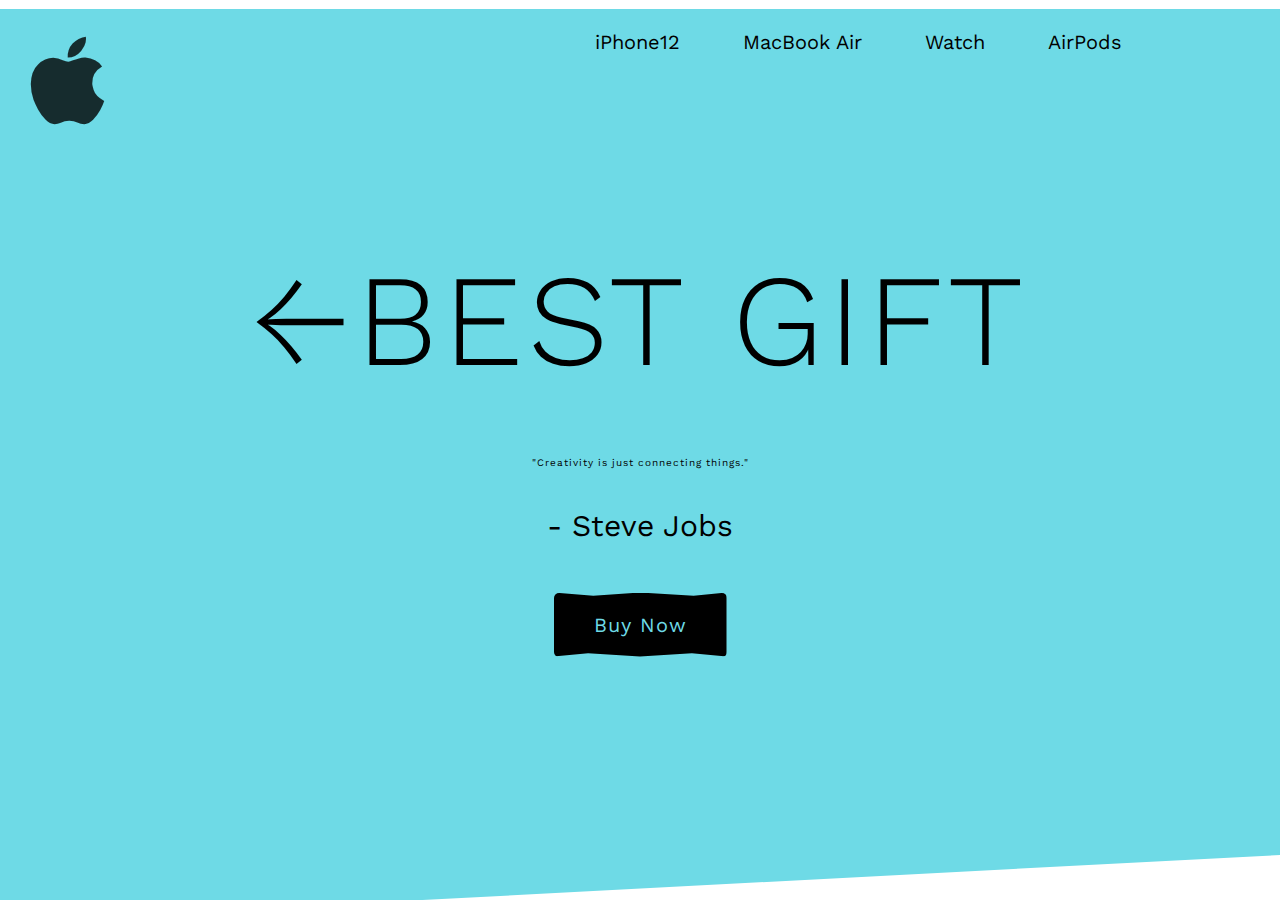
==== AppleEcommerce/index.html @ efeec49b "working on apple e commerce page" ====
<!DOCTYPE html>
<html lang="en">
  <head>
    <meta charset="UTF-8" />
    <meta http-equiv="X-UA-Compatible" content="IE=edge" />
    <meta name="viewport" content="width=device-width, initial-scale=1.0" />
    <title>Apple eCommerce</title>
    <link rel="stylesheet" href="style.css" />
    <link
      rel="stylesheet"
      href="https://cdnjs.cloudflare.com/ajax/libs/font-awesome/6.1.1/css/all.min.css"
    />
  </head>
  <body>
    <div class="container">
      <!-- section 1 -->
      <section class="section-1">
        <!-- logo -->
        <a href="#" class="logo">
          <i class="fab fa-apple"></i>
        </a>
        <!-- end of logo -->

        <!-- navbar -->
        <nav class="navbar">
          <a href="#" class="navbar-link">iPhone12</a>
          <a href="#" class="navbar-link">MacBook Air</a>
          <a href="#" class="navbar-link">Watch</a>
          <a href="#" class="navbar-link">AirPods</a>
        </nav>
        <!-- end of navbar -->

        <!-- banner -->
        <div class="section-1-banner center">
          <h1>&#8592;Best Gift</h1>
          <p>"Creativity is just connecting things."</p>
          <span>- Steve Jobs</span>
          <button type="button">Buy Now</button>
        </div>
        <!-- end of banner -->
      </section>
      <!-- end of section 1 -->
    </div>

    <script src="script.js"></script>
  </body>
</html>
---- AppleEcommerce/style.css ----
@import url("https://fonts.googleapis.com/css2?family=Nunito:wght@200&family=Work+Sans:wght@100;200;300;400;500;600;700;800;900&display=swap");

/* common styles */
* {
  margin: 0;
  padding: 0;
  box-sizing: border-box;
  list-style-type: none;
  outline: none;
  text-decoration: none;
  font-family: "Work Sans", sans-serif;
}

html {
  font-size: 62.5%;
}

:root {
  --primary-color: #6edae6;
  --white-color: #fff;
  --black-color: #000;
}

.center {
  display: flex;
  justify-content: center;
  align-items: center;
}

/* section 1 */
.section-1 {
  width: 100%;
  height: 100vh;
  background-color: var(--primary-color);
  display: flex;
  align-items: center;
  justify-content: space-evenly;
  clip-path: polygon(0 1%, 100% 1%, 100% 95%, 33% 100%, 0 100%, 0% 50%);
  position: relative;
}

/* logo */
.logo {
  position: absolute;
  top: 3rem;
  left: 3rem;
}

.logo i {
  font-size: 10rem;
  color: rgba(0, 0, 0, 0.8);
}
/* end logo */

/* navbar */
.navbar {
  position: absolute;
  top: 3rem;
  right: 10%;
}

.navbar-link {
  font-size: 2rem;
  display: inline-block;
  margin: 0 3rem;
  color: var(--black-color);
  transition: transform 0.5s;
}

.navbar-link:hover {
  transform: scale(1.5);
}
/* end of navbar */

/* banner */
.section-1-banner {
  flex-direction: column;
}

.section-1-banner h1 {
  font-size: 13rem;
  font-weight: 300;
  text-transform: uppercase;
  letter-spacing: 0.5rem;
}

.section-1-banner p {
  font-style: 4rem;
  font-weight: 400;
  letter-spacing: 0.1rem;
  margin: 6rem 0 4rem 0;
}

.section-1-banner span {
  font-size: 3rem;
  margin-bottom: 5rem;
}

.section-1-banner button {
  padding: 2rem 4rem;
  font-size: 2rem;
  background-color: var(--black-color);
  color: var(--primary-color);
  font-weight: 400;
  letter-spacing: 0.1rem;
  border: none;
  border-radius: 0.5rem;
  cursor: pointer;
  clip-path: polygon(
    50% 0%,
    81% 5%,
    100% 0,
    100% 100%,
    80% 95%,
    50% 100%,
    20% 95%,
    0 100%,
    0 0,
    23% 5%
  );
  transition: clip-path 0.5s;
}

.section-1-banner button:hover {
  clip-path: polygon(
    40% 15%,
    77% 15%,
    100% 10%,
    100% 90%,
    75% 85%,
    40% 85%,
    30% 100%,
    0 50%,
    0 50%,
    30% 0
  );
}
/* end of banner */

/* end of section 1 */
/* end of common styles */
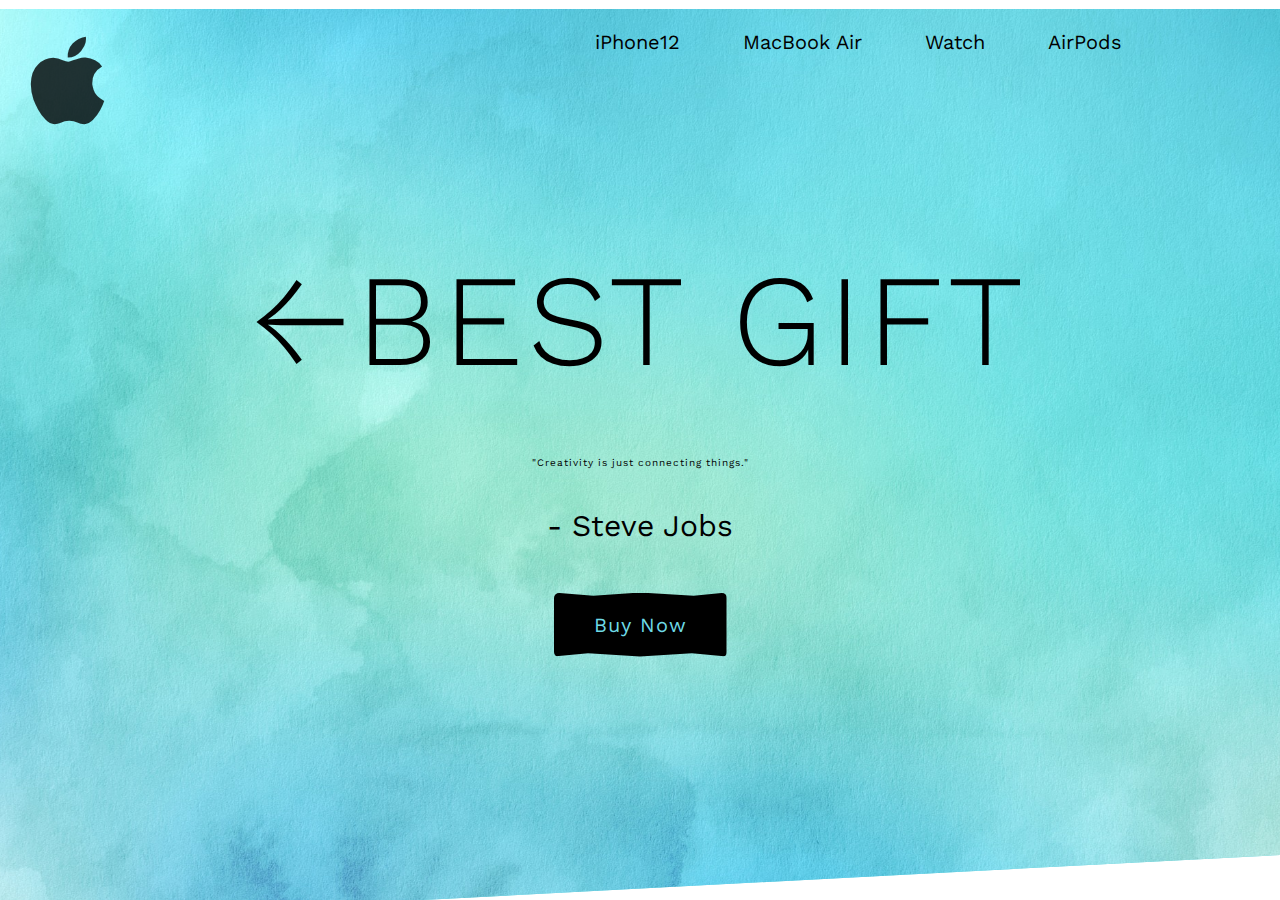
==== commit 57f730a4: "slide show of apple site" ====
--- a/AppleEcommerce/index.html
+++ b/AppleEcommerce/index.html
@@ -38,6 +38,10 @@
           <button type="button">Buy Now</button>
         </div>
         <!-- end of banner -->
+
+        <!-- slideshow  -->
+        <div class="slideshow"></div>
+        <!-- end of slideshow  -->
       </section>
       <!-- end of section 1 -->
     </div>
--- a/AppleEcommerce/style.css
+++ b/AppleEcommerce/style.css
@@ -26,6 +26,7 @@
   justify-content: center;
   align-items: center;
 }
+/* end of comment styles */
 
 /* section 1 */
 .section-1 {
@@ -137,5 +138,30 @@
 }
 /* end of banner */
 
+/* slideshow */
+.slideshow {
+  width: 100%;
+  height: 100%;
+  position: absolute;
+  top: 0;
+  left: 0;
+  z-index: -1;
+}
+
+.slideshow div {
+  width: 100%;
+  height: 100%;
+  position: absolute;
+  background-size: cover;
+  background-position: center;
+  background-repeat: no-repeat;
+  opacity: 0;
+  transition: opacity 5s;
+}
+
+.slideshow div.change {
+  opacity: 1;
+}
+/* end of slideshow */
+
 /* end of section 1 */
-/* end of common styles */
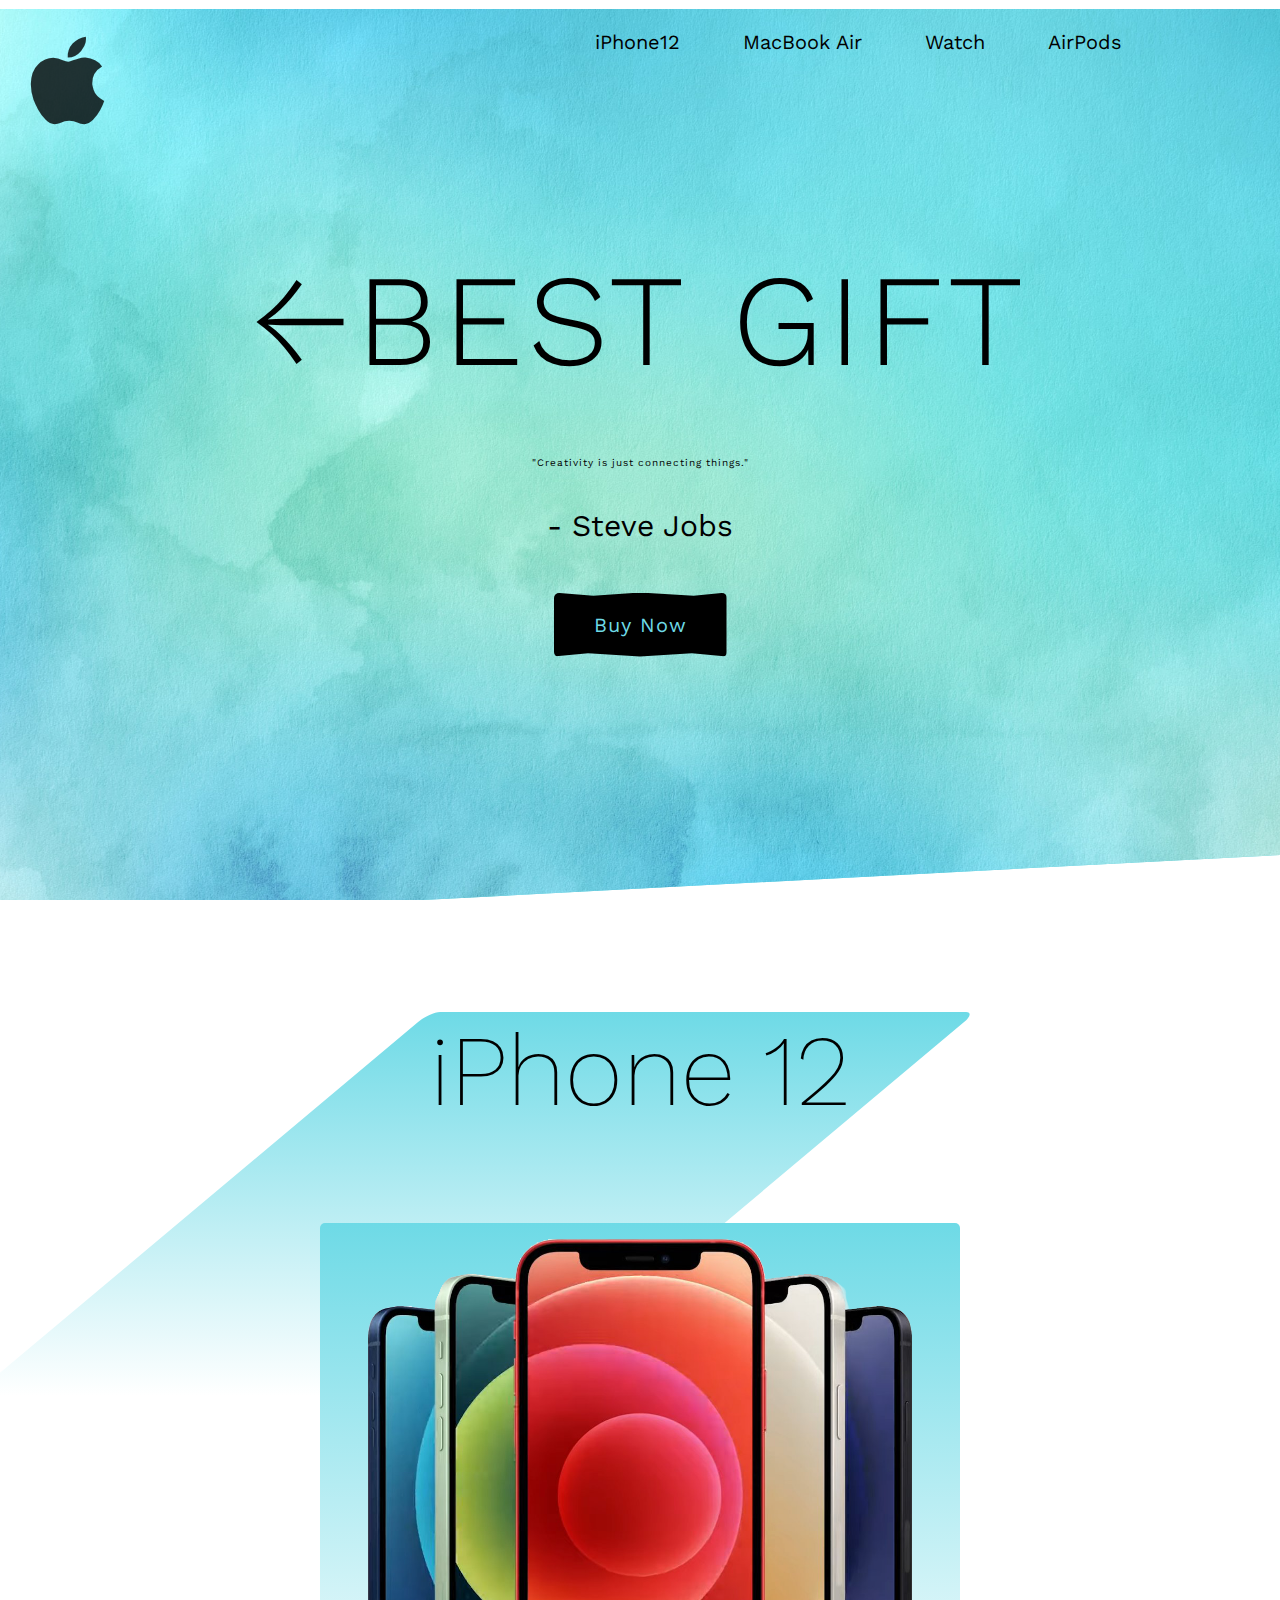
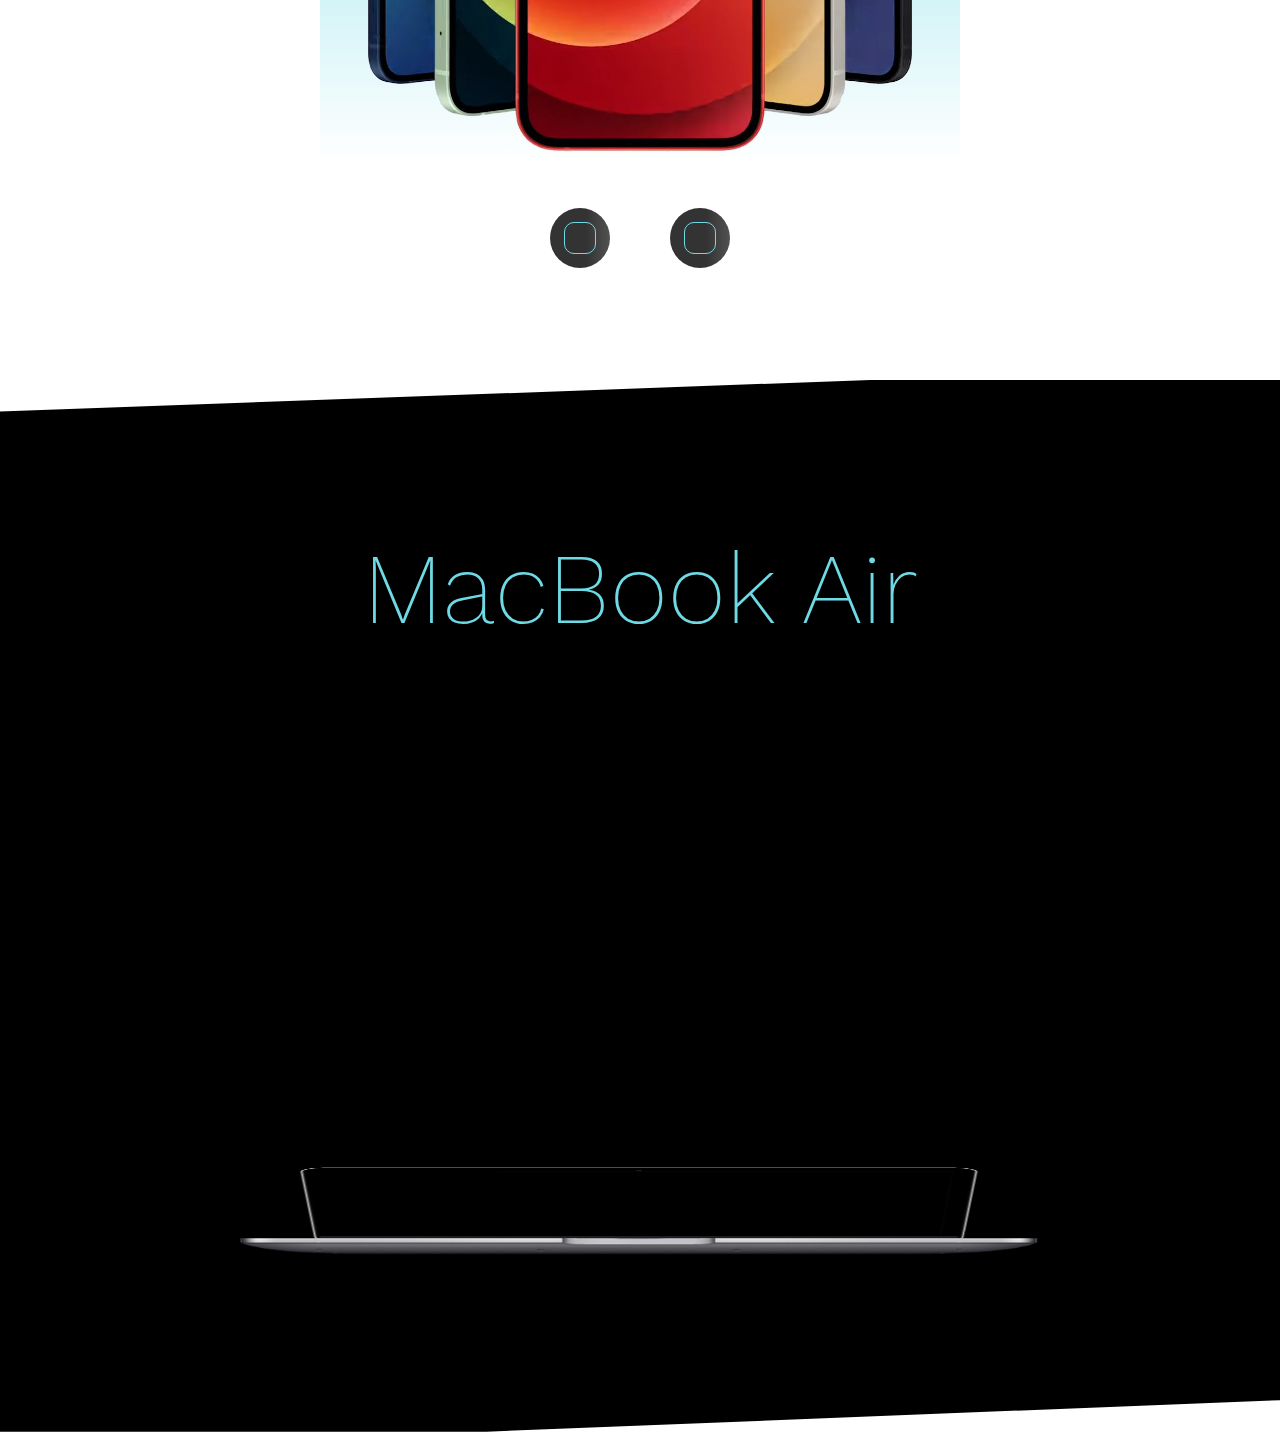
==== commit 48da2c81: "completed section 2 and section 3" ====
--- a/AppleEcommerce/index.html
+++ b/AppleEcommerce/index.html
@@ -44,6 +44,65 @@
         <!-- end of slideshow  -->
       </section>
       <!-- end of section 1 -->
+
+      <!-- Section 2 -->
+      <section class="section-2" id="section-2">
+        <!-- Section 2 Heading -->
+        <h1 class="section-2-heading">iPhone 12</h1>
+        <!-- End of Section 2 Heading -->
+
+        <!-- Section 2 Images -->
+        <div class="iphones">
+          <img src="images/iPhones/iphones-1-img.png" class="iphone-img-1" />
+          <img src="images/iPhones/iphones-2-img.png" class="iphone-img-2" />
+        </div>
+        <!-- End of Section 2 Images -->
+
+        <!-- Section 2 Buttons -->
+        <div class="iphone-btns">
+          <a href="#" class="iphone-btn center"><span>Learn More</span></a>
+          <a href="#" class="iphone-btn center"><span>Shop</span></a>
+        </div>
+        <!-- End of Section 2 Buttons -->
+      </section>
+      <!-- End of Section 2 -->
+
+      <!-- Section 3 -->
+      <section class="section-3 center" id="section-3">
+        <!-- Section 3 Heading -->
+        <h1 class="section-3-heading">MacBook Air</h1>
+        <!-- End of Section 3 Heading -->
+
+        <!-- Section 3 Content -->
+        <div class="section-3-content center">
+          <!-- Section 3 Images -->
+          <img src="images/MacBook/macbook-screen.png" class="macbook-img-1" />
+          <img
+            src="images/MacBook/macbook-keyboard.png"
+            class="macbook-img-2"
+          />
+          <!-- End of Section 3 Images -->
+
+          <!-- Section 3 Loading -->
+          <div class="loading-wrapper">
+            <div class="loading center">
+              <i class="fab fa-apple"></i>
+              <div class="progress-bar"></div>
+            </div>
+          </div>
+          <!-- End of Section 3 Loading -->
+
+          <!-- Section 3 Info -->
+          <div class="macbook-info">
+            <h2 class="macbook-info-heading">Light. Speed.</h2>
+            <p class="macbook-price">Starting at $999</p>
+            <button class="macbook-btn">Buy Now</button>
+          </div>
+          <!-- End of Section 3 Info -->
+        </div>
+        <!-- End of Section 3 Content -->
+      </section>
+      <!-- End of Section 3 -->
     </div>
 
     <script src="script.js"></script>
--- a/AppleEcommerce/style.css
+++ b/AppleEcommerce/style.css
@@ -165,3 +165,263 @@
 /* end of slideshow */
 
 /* end of section 1 */
+
+/* Section 2 */
+.section-2 {
+  width: 100%;
+  height: 120vh;
+  padding: 10vh 0;
+  display: flex;
+  flex-direction: column;
+  align-items: center;
+  justify-content: space-around;
+}
+
+/* Section 2 Heading */
+.section-2-heading {
+  font-size: 10rem;
+  font-weight: 200;
+  color: var(--black-color);
+  position: relative;
+  margin-bottom: 5rem;
+}
+
+.section-2-heading::before {
+  content: "";
+  width: 130%;
+  height: 30vw;
+  background-image: linear-gradient(var(--primary-color), var(--white-color));
+  position: absolute;
+  top: 0;
+  left: 0;
+  transform: skewX(-50deg);
+  transform-origin: left top;
+  z-index: -1;
+  border-radius: 1rem;
+}
+/* End of Section 2 Heading */
+
+/* Section 2 Images */
+.iphones {
+  height: 60vh;
+  width: 50vw;
+  background-image: linear-gradient(var(--primary-color), var(--white-color));
+  border-radius: 0.5rem;
+}
+
+.iphones img {
+  width: inherit;
+  height: inherit;
+  object-fit: contain;
+  position: absolute;
+  transition: opacity 3s;
+}
+
+.iphone-img-2 {
+  opacity: 0;
+}
+
+.iphones:hover .iphone-img-1 {
+  opacity: 0;
+}
+
+.iphones:hover .iphone-img-2 {
+  opacity: 1;
+}
+/* End of Section 2 Images */
+
+/* Section 2 Buttons */
+.iphone-btns {
+  display: flex;
+}
+
+.iphone-btn {
+  width: 6rem;
+  height: 6rem;
+  background-image: linear-gradient(
+    to right,
+    rgb(51, 51, 51) 60%,
+    rgb(82, 82, 82)
+  );
+  margin: 0 3rem;
+  border-radius: 50%;
+  position: relative;
+}
+
+.iphone-btn::after {
+  content: "";
+  width: 50%;
+  height: 50%;
+  display: block;
+  border: 0.1rem solid #6edae6;
+  border-radius: 1rem;
+}
+
+.iphone-btn span {
+  position: absolute;
+  top: -3rem;
+  font-size: 1.6rem;
+  font-weight: 400;
+  text-transform: uppercase;
+  letter-spacing: 0.1rem;
+  color: var(--primary-color);
+  width: max-content;
+  transform: scale(0);
+  transition: transform 0.5s;
+}
+
+.iphone-btn:hover span {
+  transform: scale(1);
+}
+/* End of Section 2 Buttons */
+/* End of Section 2 */
+
+/* Section 3 */
+.section-3 {
+  width: 100%;
+  height: 100%;
+  background-color: var(--black-color);
+  flex-direction: column;
+  padding: 15rem 0;
+  clip-path: polygon(68% 0, 100% 0, 100% 97%, 38% 100%, 0 100%, 0 3%);
+}
+
+/* Section 3 Heading */
+.section-3-heading {
+  font-size: 10rem;
+  font-weight: 200;
+  color: var(--primary-color);
+  margin-bottom: 15rem;
+}
+/* End of Section 3 Heading */
+
+/* Section 3 Content */
+.section-3-content {
+  width: 80%;
+  flex-direction: column;
+  perspective: 1000rem;
+  position: relative;
+}
+
+/* Section 3 Images */
+.section-3-content img {
+  width: inherit;
+}
+
+.macbook-img-1 {
+  transform: rotateX(-80deg);
+  transform-origin: bottom;
+}
+
+.change .macbook-img-1 {
+  transform: rotateX(0);
+  transition: transform 3s;
+}
+/* End of Section 3 Images */
+
+/* Section 3 Loading */
+.loading-wrapper {
+  position: absolute;
+  top: 6%;
+  width: 60%;
+  height: 85%;
+  background: linear-gradient(
+      rgba(255, 255, 255, 0.6),
+      rgba(255, 255, 255, 0.6)
+    ),
+    url(images/MacBook/macbook-1-desktop.png) center no-repeat;
+  z-index: -1;
+  opacity: 0;
+}
+
+.change .loading-wrapper {
+  opacity: 1;
+  transition: opacity 1s 2s;
+}
+
+.loading {
+  width: 100%;
+  height: 100%;
+  position: absolute;
+  top: 0;
+  left: 0;
+  background-color: var(--black-color);
+  flex-direction: column;
+}
+
+.change .loading {
+  opacity: 0;
+  transition: 1s 5s;
+}
+
+.loading i {
+  font-size: 10rem;
+  color: var(--white-color);
+  margin-bottom: 2rem;
+}
+
+.progress-bar {
+  width: 22rem;
+  height: 0.3rem;
+  background-color: #888;
+  border-radius: 5rem;
+  position: relative;
+}
+
+.progress-bar::after {
+  content: "";
+  position: absolute;
+  top: 0;
+  left: 0;
+  width: 0;
+  height: 100%;
+  background-color: var(--white-color);
+}
+
+.change .progress-bar::after {
+  width: 100%;
+  transition: width 1s 3s;
+}
+/* End of Section 3 Loading */
+
+/* Section 3 Info */
+.macbook-info {
+  position: absolute;
+  width: 70rem;
+  text-align: center;
+  opacity: 0;
+}
+
+.change .macbook-info {
+  opacity: 1;
+  transition: opacity 1s 6s;
+}
+
+.macbook-info-heading {
+  font-size: 6rem;
+  font-weight: 400;
+  color: var(--primary-color);
+}
+
+.macbook-price {
+  font-size: 2.5rem;
+  font-weight: 200;
+  margin: 3rem 0;
+}
+
+.macbook-btn {
+  width: 25rem;
+  height: 5rem;
+  background-image: linear-gradient(#ddd, #fff);
+  border: none;
+  border-radius: 0.5rem;
+  box-shadow: 0.1rem 0.1rem 0.1rem #fff, -0.1rem -0.1rem 0.1rem #fff;
+  font-size: 1.5rem;
+  font-weight: 500;
+  letter-spacing: 0.2rem;
+  color: var(--primary-color);
+  cursor: pointer;
+}
+/* End of Section 3 Info */
+/* End of Section 3 Content */
+/*End of Section 3 */
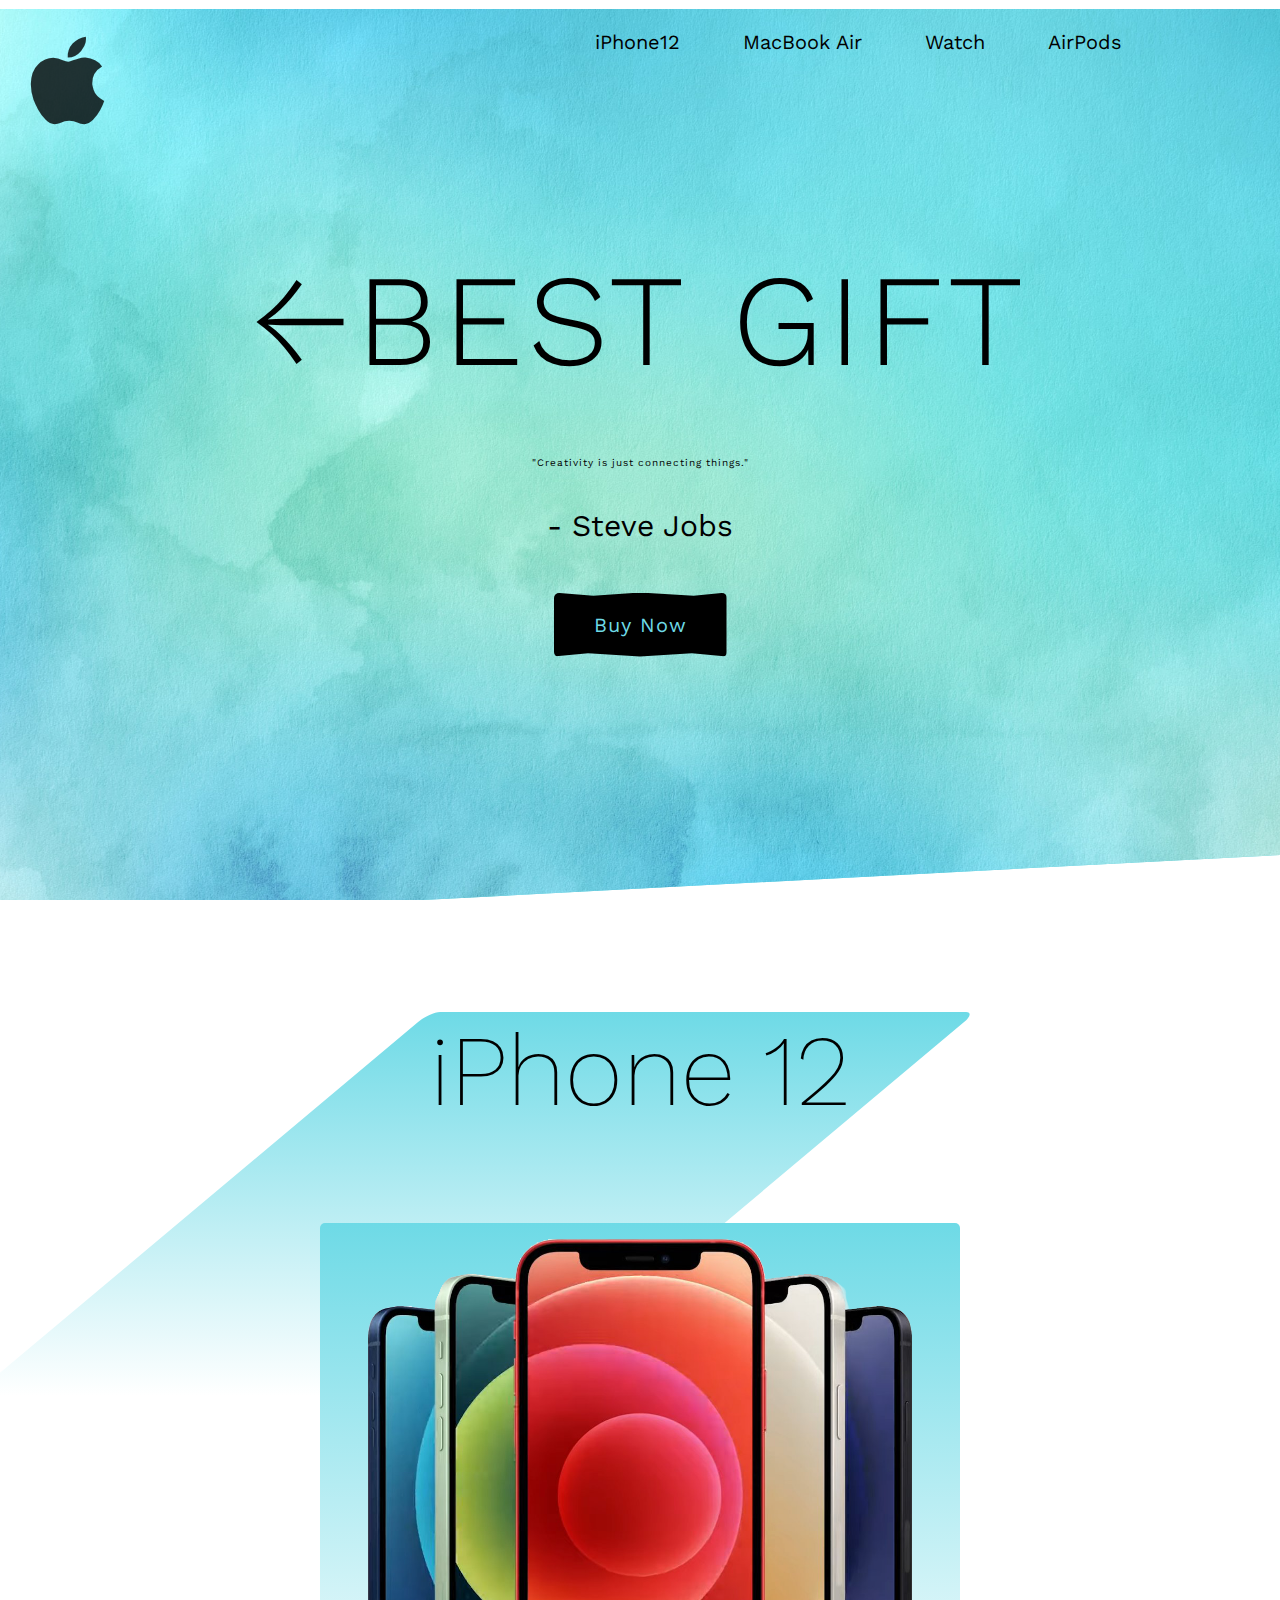
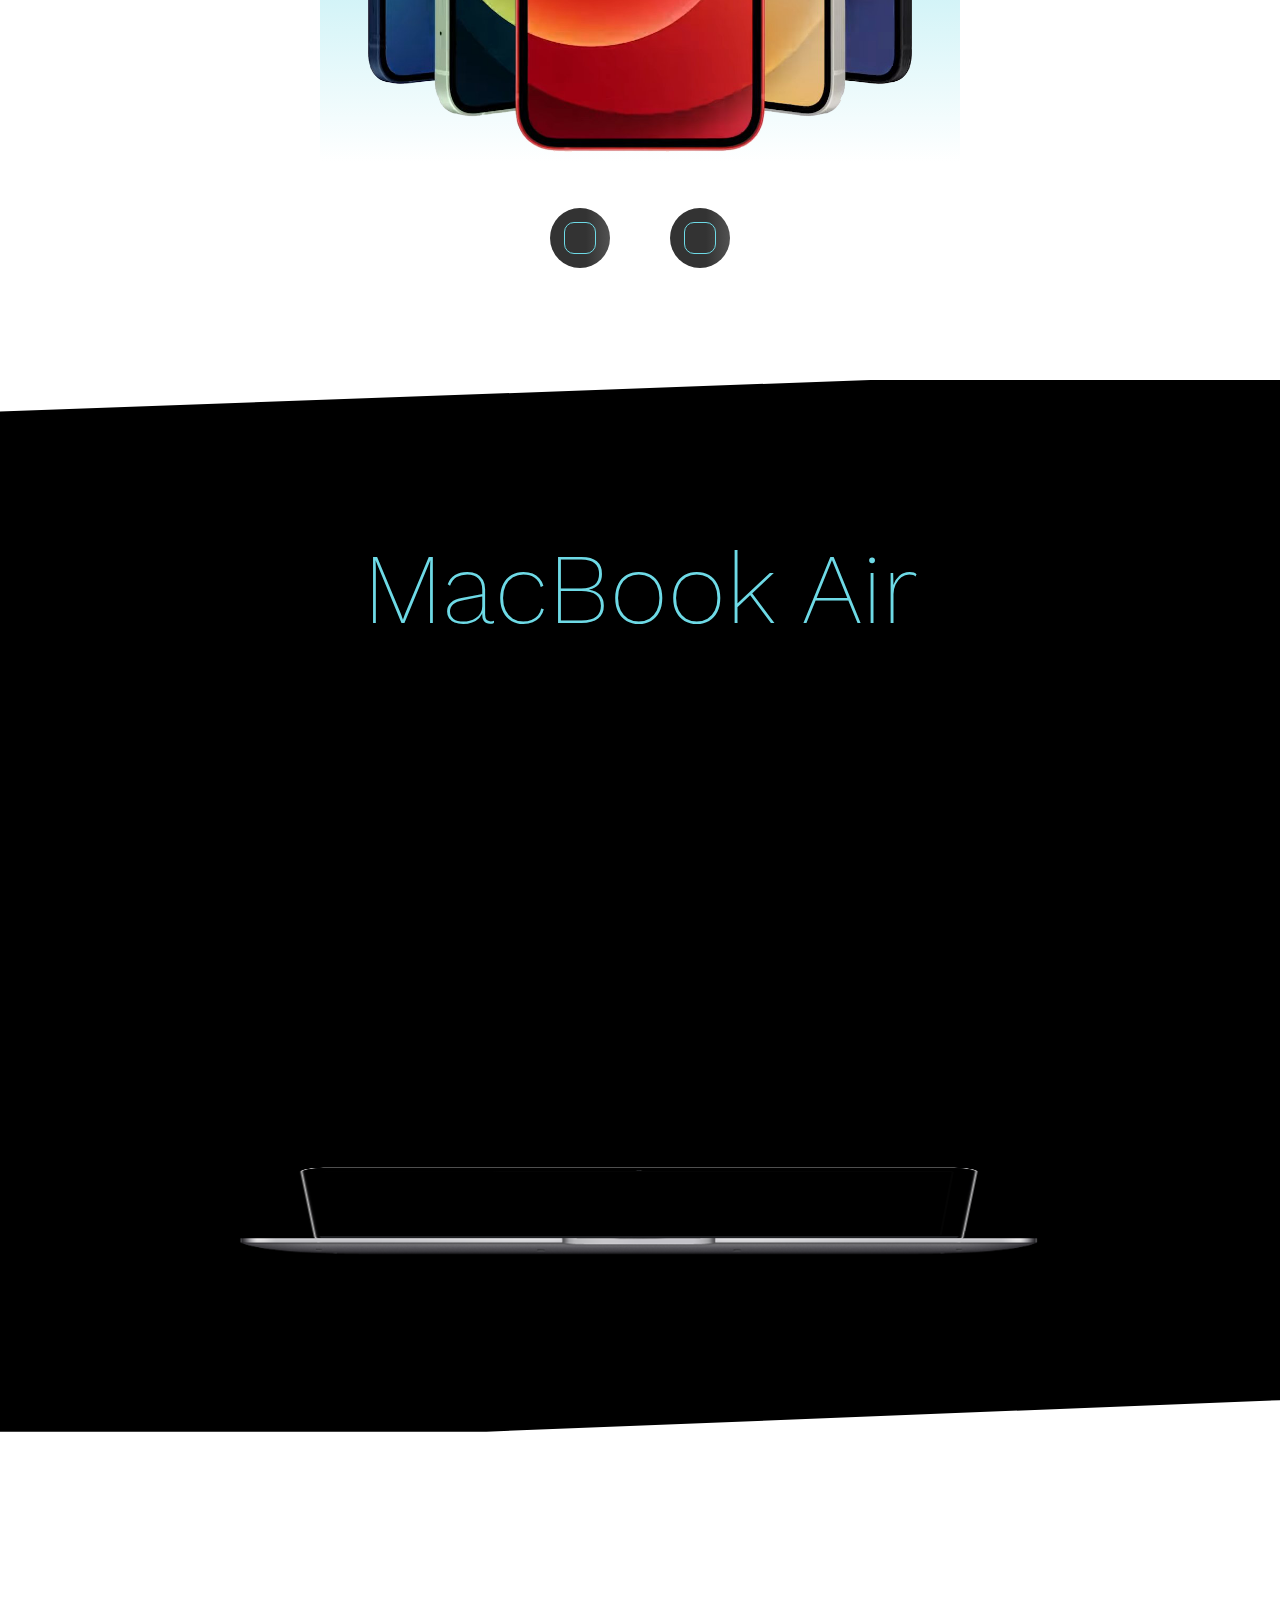
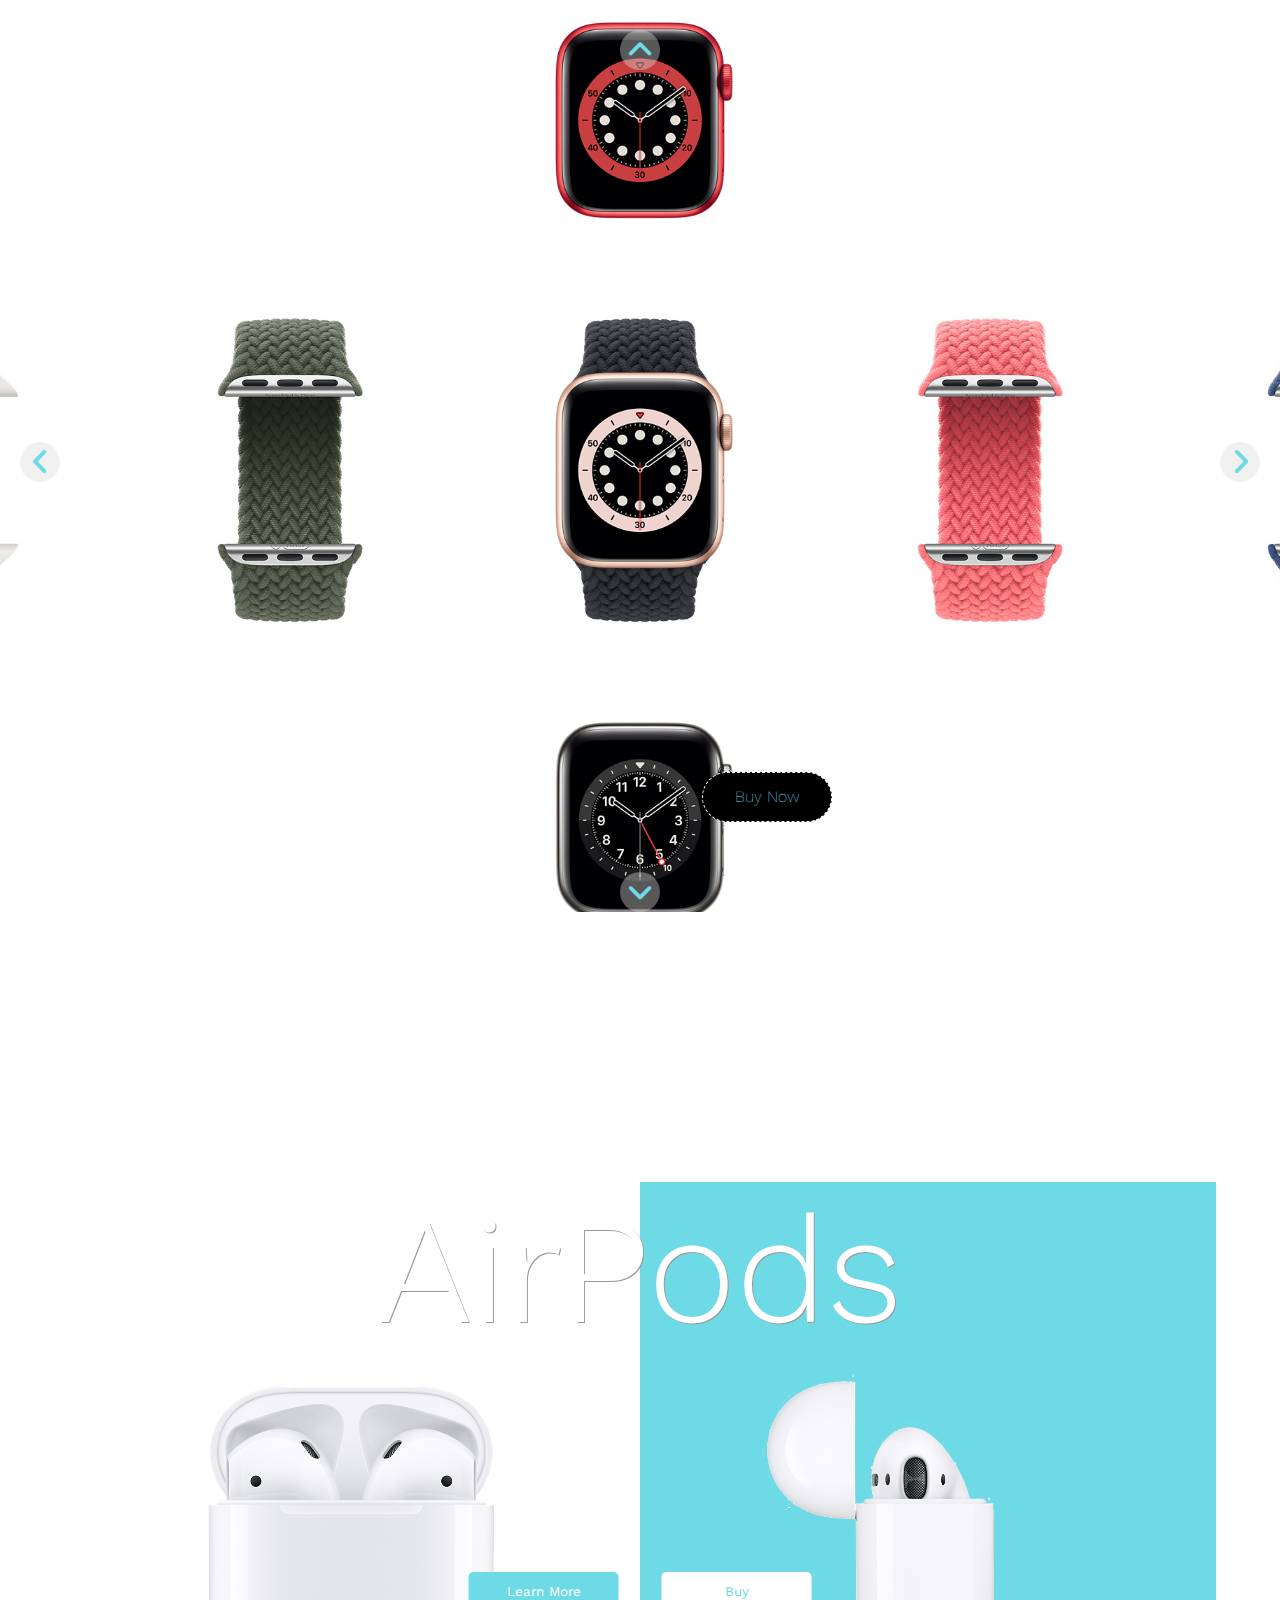
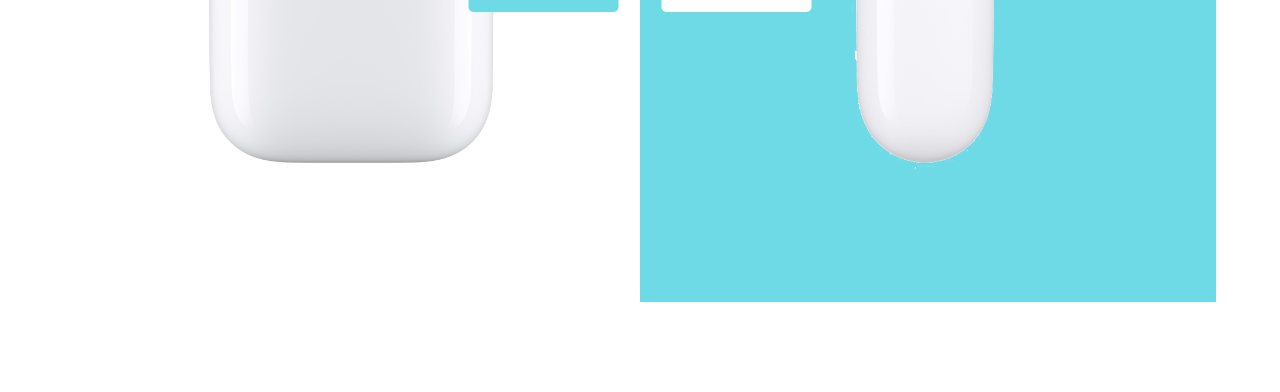
==== commit d539d30f: "section 4 and 5" ====
--- a/AppleEcommerce/index.html
+++ b/AppleEcommerce/index.html
@@ -103,6 +103,85 @@
         <!-- End of Section 3 Content -->
       </section>
       <!-- End of Section 3 -->
+
+      <!-- Section 4 -->
+      <section class="section-4 center" id="section-4">
+        <!-- Section 4 Watches -->
+        <div class="watches center">
+          <!-- Watch Bands -->
+          <div class="watch-bands center">
+            <img src="images/watches/watch-band-1.jpg" class="watch-band-img" />
+            <img src="images/watches/watch-band-2.jpg" class="watch-band-img" />
+            <img src="images/watches/watch-band-3.jpg" class="watch-band-img" />
+            <img src="images/watches/watch-band-4.jpg" class="watch-band-img" />
+            <img src="images/watches/watch-band-5.jpg" class="watch-band-img" />
+            <img src="images/watches/watch-band-6.jpg" class="watch-band-img" />
+            <img src="images/watches/watch-band-7.jpg" class="watch-band-img" />
+            <img src="images/watches/watch-band-8.jpg" class="watch-band-img" />
+            <img src="images/watches/watch-band-9.jpg" class="watch-band-img" />
+          </div>
+          <!-- End of Watch Bands -->
+
+          <!-- Watch Cases -->
+          <div class="watch-cases center">
+            <img src="images/watches/watch-case-1.png" class="watch-case-img" />
+            <img src="images/watches/watch-case-2.png" class="watch-case-img" />
+            <img src="images/watches/watch-case-3.png" class="watch-case-img" />
+            <img src="images/watches/watch-case-4.png" class="watch-case-img" />
+            <img src="images/watches/watch-case-5.png" class="watch-case-img" />
+            <img src="images/watches/watch-case-6.png" class="watch-case-img" />
+            <img src="images/watches/watch-case-7.png" class="watch-case-img" />
+            <img src="images/watches/watch-case-8.png" class="watch-case-img" />
+            <img src="images/watches/watch-case-9.png" class="watch-case-img" />
+          </div>
+          <!-- End of Watch Cases -->
+        </div>
+        <!-- End of Section 4 Watches -->
+
+        <!-- Watch Controls -->
+        <a href="#" class="watch-control watch-top-control center">
+          <i class="fas fa-angle-up"></i>
+        </a>
+        <a href="#" class="watch-control watch-right-control center">
+          <i class="fas fa-angle-right"></i>
+        </a>
+        <a href="#" class="watch-control watch-bottom-control center">
+          <i class="fas fa-angle-down"></i>
+        </a>
+        <a href="#" class="watch-control watch-left-control center">
+          <i class="fas fa-angle-left"></i>
+        </a>
+        <!-- End of Watch Controls -->
+
+        <!-- Watch Button -->
+        <button class="watch-btn">Buy Now</button>
+        <!-- End of Watch Button -->
+      </section>
+      <!-- End of Section 4 -->
+
+      <!-- Section 5 -->
+      <section class="section-5 center" id="section-5">
+        <!-- Section 5 Content -->
+        <div class="airpods">
+          <!-- Section 5 Heading -->
+          <h1 class="section-5-heading">AirPods</h1>
+          <!-- End of Section 5 Heading -->
+
+          <!-- Section 5 Images -->
+          <img src="images/AirPods/airpods-1.png" class="airpods-img-1" />
+          <img src="images/AirPods/airpods-2.png" class="airpods-img-2" />
+          <!-- End of Section 5 Images -->
+
+          <!-- Section 5 Buttons -->
+          <div class="airpods-buttons">
+            <button class="airpods-btn">Learn More</button>
+            <button class="airpods-btn">Buy</button>
+          </div>
+          <!-- End of Section 5 Buttons -->
+        </div>
+        <!-- End of Section 5 Content -->
+      </section>
+      <!-- End of Section 5 -->
     </div>
 
     <script src="script.js"></script>
--- a/AppleEcommerce/style.css
+++ b/AppleEcommerce/style.css
@@ -425,3 +425,177 @@
 /* End of Section 3 Info */
 /* End of Section 3 Content */
 /*End of Section 3 */
+
+/* Section 4 */
+.section-4 {
+  height: 140vh;
+  padding: 20vh 0;
+  flex-direction: column;
+  position: relative;
+}
+
+/* Section 4 Watches */
+.watches {
+  position: relative;
+  width: 100%;
+  height: 100%;
+  overflow: hidden;
+}
+
+.watches > div {
+  position: absolute;
+}
+/* Watch Bands */
+.watch-bands {
+  transition: margin-right 1s;
+}
+
+.watch-band-img {
+  width: 35rem;
+  height: 35rem;
+  object-fit: contain;
+}
+/* End of Watch Bands */
+
+/* Watch Cases */
+.watch-cases {
+  flex-direction: column;
+  transition: margin-top 1s;
+}
+
+.watch-case-img {
+  width: 35rem;
+  height: 35rem;
+  object-fit: contain;
+}
+/* End of Watch Cases */
+/* End of Section 4 Watches */
+
+/* Watch Controls */
+.watch-control {
+  position: absolute;
+  width: 4rem;
+  height: 4rem;
+  background-color: rgba(221, 221, 221, 0.4);
+  border-radius: 5rem;
+}
+
+.hideControl {
+  opacity: 0;
+  visibility: hidden;
+}
+
+.watch-control i {
+  font-size: 3rem;
+  color: var(--primary-color);
+}
+
+.watch-top-control {
+  top: 22vh;
+  left: 50%;
+  transform: translateX(-50%);
+}
+
+.watch-right-control {
+  top: 50%;
+  right: 2rem;
+  transform: translateY(-50%);
+}
+
+.watch-bottom-control {
+  left: 50%;
+  bottom: 20vh;
+  transform: translateX(-50%);
+}
+
+.watch-left-control {
+  top: 50%;
+  left: 2rem;
+  transform: translateY(-50%);
+}
+/* End of Watch Controls */
+
+/* Watch Button */
+.watch-btn {
+  position: absolute;
+  bottom: 30vh;
+  right: 35%;
+  width: 13rem;
+  height: 5rem;
+  background-color: var(--black-color);
+  color: var(--primary-color);
+  border: 0.1rem dashed var(--white-color);
+  border-radius: 4rem;
+  font-size: 1.6rem;
+  font-weight: 200;
+  cursor: pointer;
+}
+/* End of Watch Button */
+/* End of Section 4 */
+
+/* Section 5 */
+.section-5 {
+  width: 100%;
+  height: 100vh;
+}
+
+/* Section 5 Content */
+.airpods {
+  width: 90%;
+  height: 80%;
+  display: flex;
+  position: relative;
+}
+
+/* Section 5 Heading */
+.section-5-heading {
+  position: absolute;
+  top: 0;
+  left: 50%;
+  transform: translateX(-50%);
+  font-size: 15rem;
+  font-weight: 300;
+  color: var(--white-color);
+  text-shadow: 0.1rem 0.1rem 0 #999;
+}
+/* End of Section 5 Heading */
+
+/* Section 5 Images */
+.airpods img {
+  width: 50%;
+  height: 100%;
+  object-fit: contain;
+}
+
+.airpods-img-2 {
+  background-color: var(--primary-color);
+}
+/* End of Section 5 Images */
+
+/* Section 5 Buttons */
+.airpods-buttons {
+  position: absolute;
+  top: 50%;
+  left: 50%;
+  transform: translate(-50%, -50%);
+  margin-top: 5rem;
+}
+
+.airpods-btn {
+  width: 15rem;
+  height: 4rem;
+  background-color: var(--primary-color);
+  margin: 0 2rem;
+  border: none;
+  border-radius: 0.5rem;
+  color: var(--white-color);
+  cursor: pointer;
+}
+
+.airpods-btn:last-child {
+  background-color: var(--white-color);
+  color: var(--primary-color);
+}
+/* End of Section 5 Buttons */
+/* End of Section 5 Content */
+/* End of Section 5 */
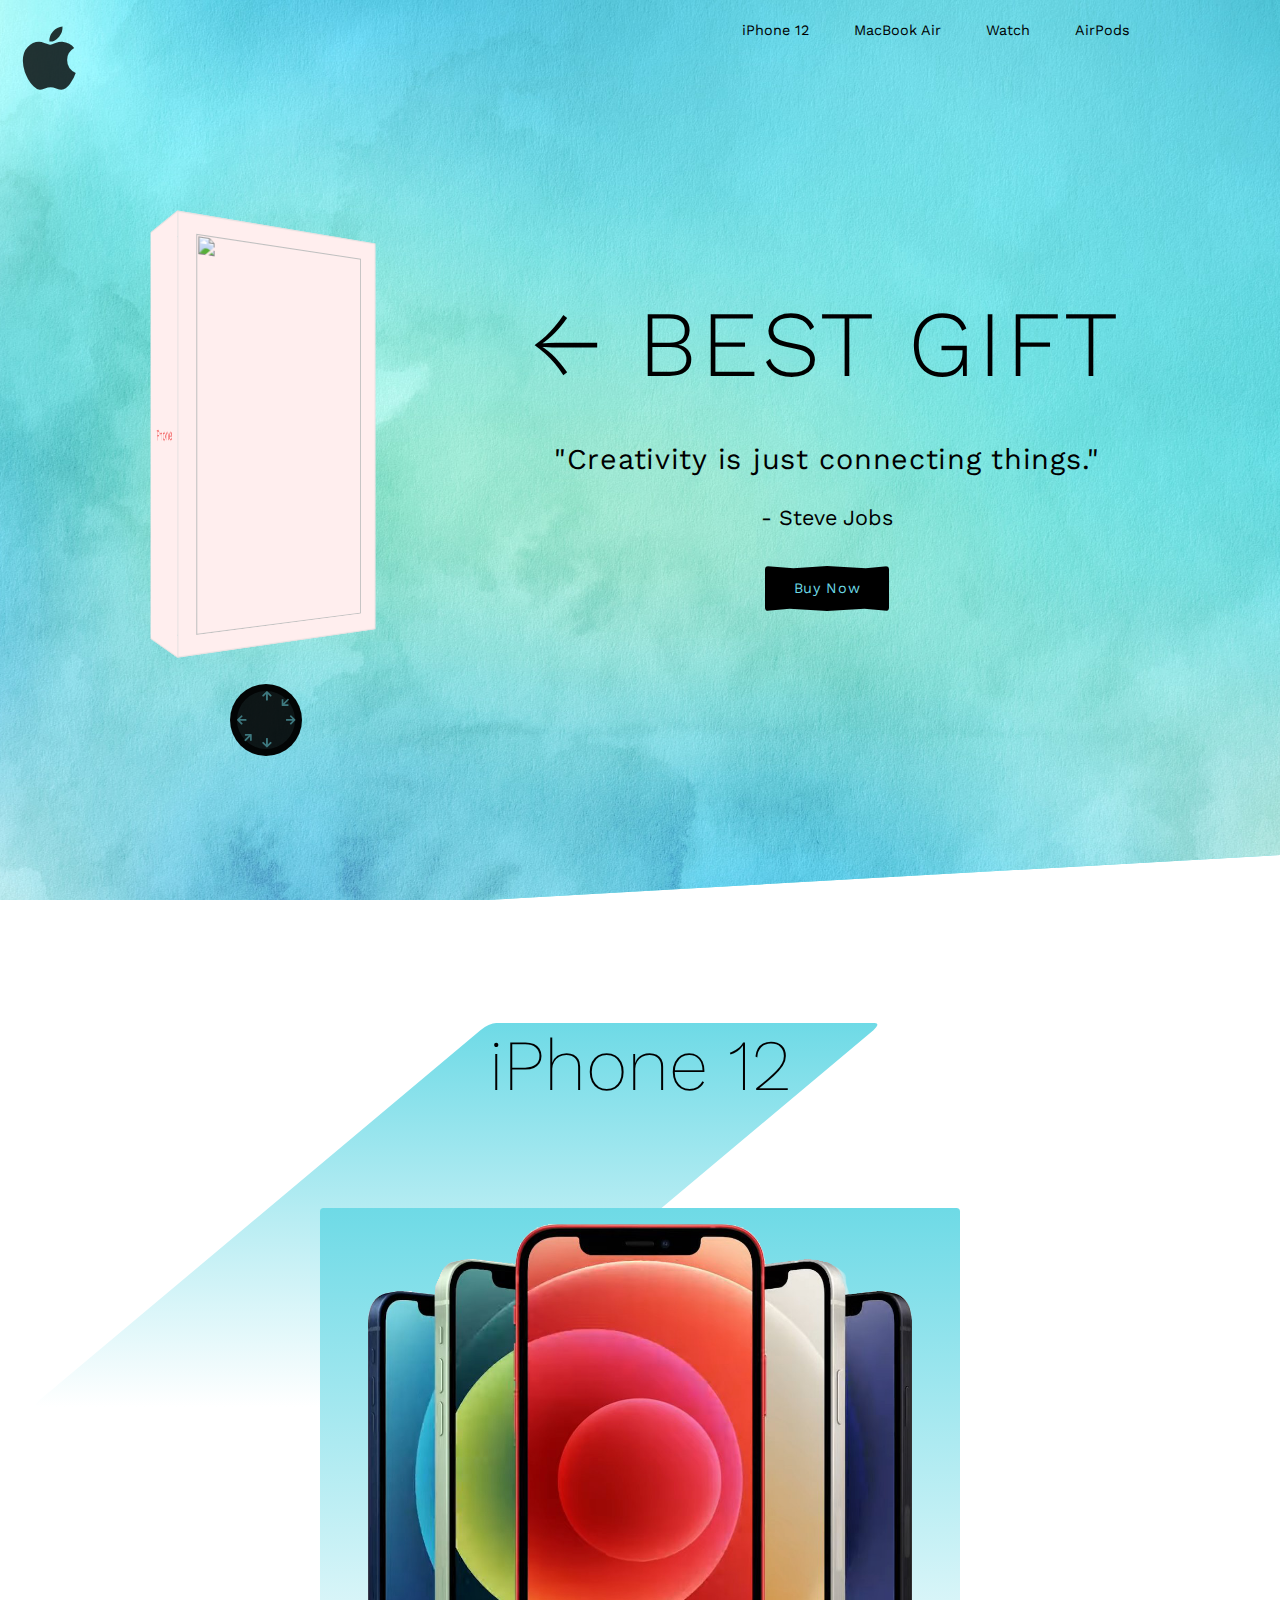
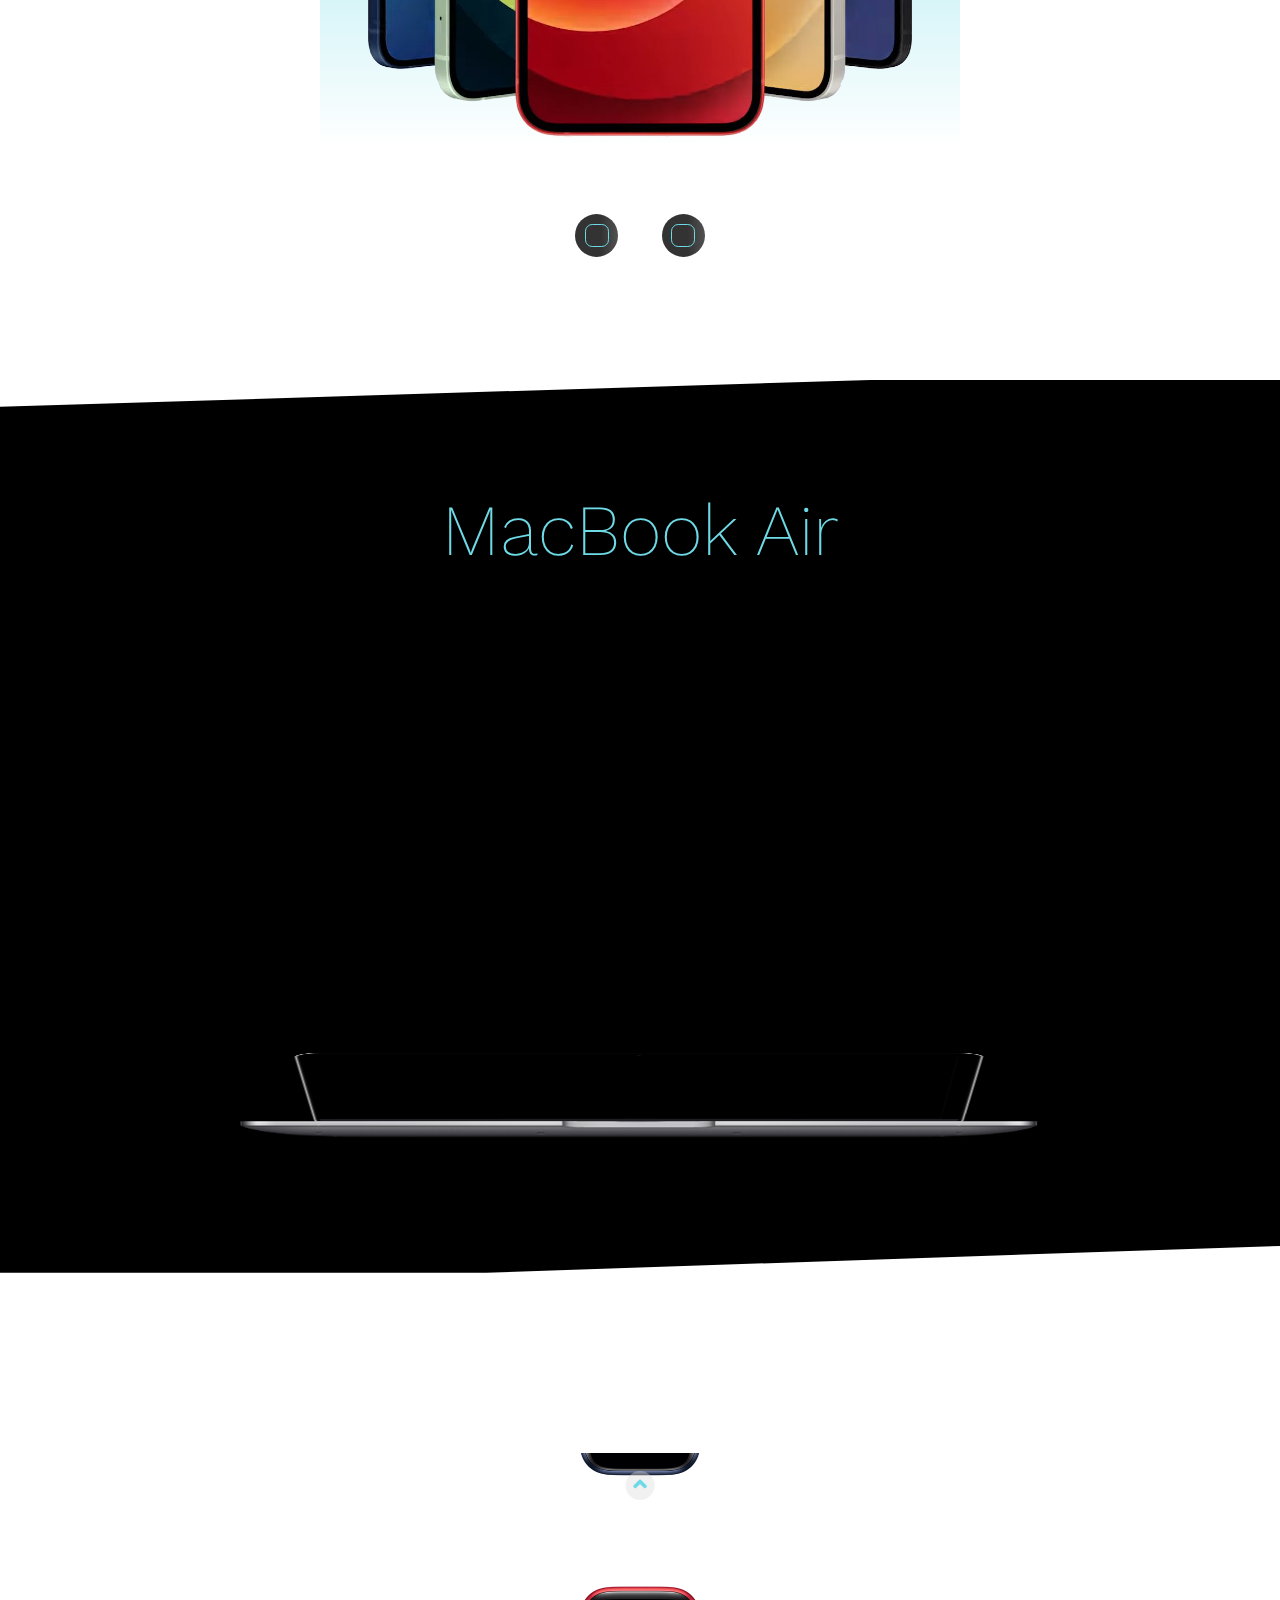
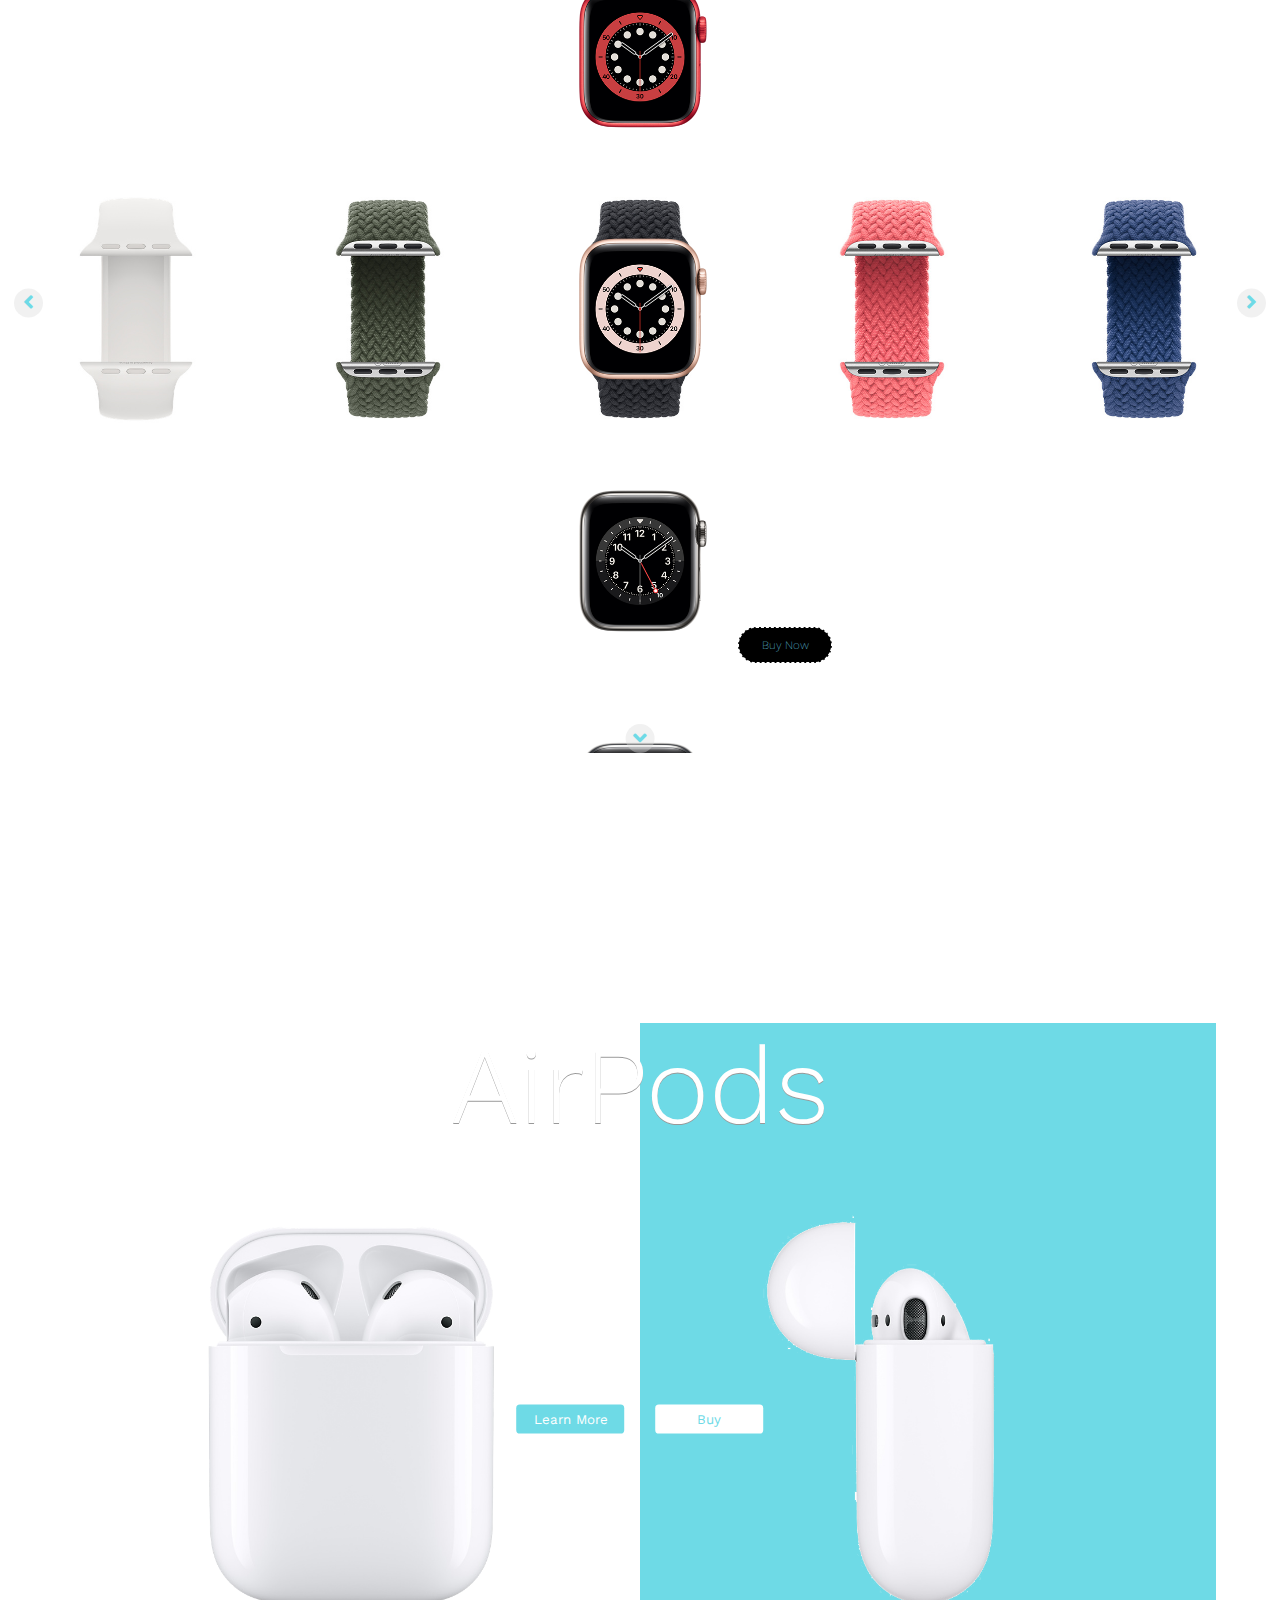
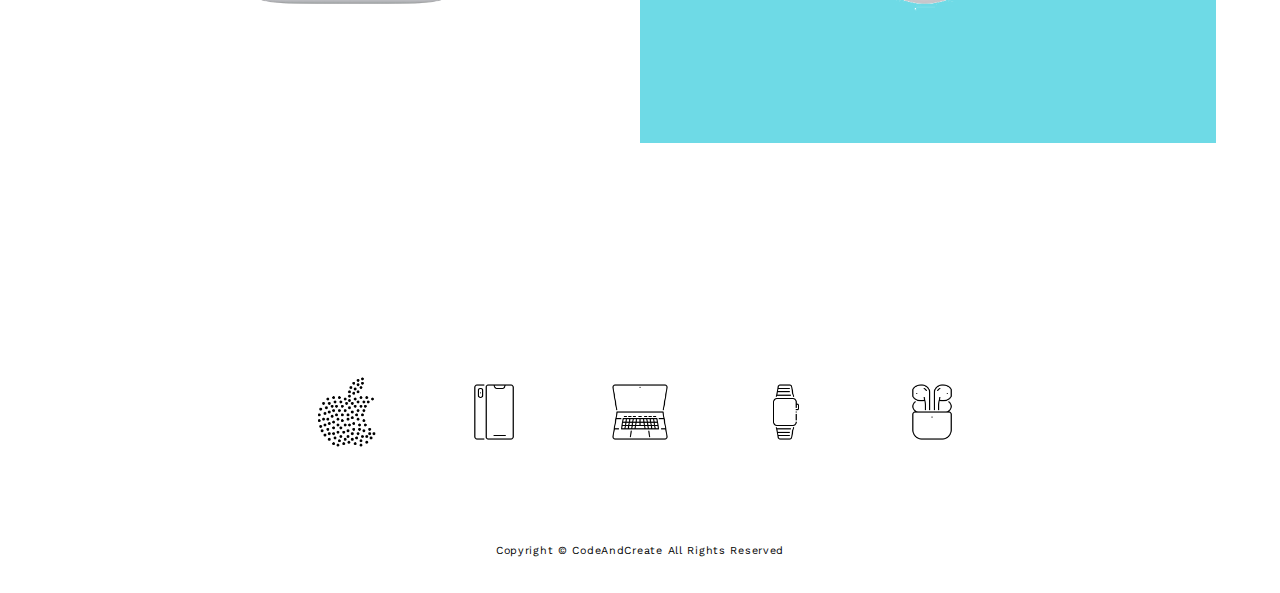
==== commit 316233f9: "completed apple e commerce site" ====
--- a/AppleEcommerce/index.html
+++ b/AppleEcommerce/index.html
@@ -2,48 +2,84 @@
 <html lang="en">
   <head>
     <meta charset="UTF-8" />
-    <meta http-equiv="X-UA-Compatible" content="IE=edge" />
     <meta name="viewport" content="width=device-width, initial-scale=1.0" />
     <title>Apple eCommerce</title>
+    <link rel="shortcut icon" href="images/Icons/home-icon.png" />
     <link rel="stylesheet" href="style.css" />
     <link
       rel="stylesheet"
-      href="https://cdnjs.cloudflare.com/ajax/libs/font-awesome/6.1.1/css/all.min.css"
+      href="https://cdnjs.cloudflare.com/ajax/libs/font-awesome/5.15.1/css/all.min.css"
     />
   </head>
   <body>
     <div class="container">
-      <!-- section 1 -->
-      <section class="section-1">
-        <!-- logo -->
+      <!-- Section 1 -->
+      <section class="section-1" id="section-1">
+        <!-- Logo -->
         <a href="#" class="logo">
           <i class="fab fa-apple"></i>
         </a>
-        <!-- end of logo -->
-
-        <!-- navbar -->
+        <!--End of Logo -->
+
+        <!-- Navbar -->
         <nav class="navbar">
-          <a href="#" class="navbar-link">iPhone12</a>
-          <a href="#" class="navbar-link">MacBook Air</a>
-          <a href="#" class="navbar-link">Watch</a>
-          <a href="#" class="navbar-link">AirPods</a>
+          <a href="#section-2" class="navbar-link">iPhone 12</a>
+          <a href="#section-3" class="navbar-link">MacBook Air</a>
+          <a href="#section-3" class="navbar-link">Watch</a>
+          <a href="#section-4" class="navbar-link">AirPods</a>
         </nav>
-        <!-- end of navbar -->
-
-        <!-- banner -->
+        <!-- End of Navbar -->
+
+        <!-- Cube -->
+        <div class="cube-wrapper">
+          <div class="cube">
+            <div class="front-side">
+              <img src="images/iphone.png" />
+            </div>
+            <div class="back-side center">
+              <i class="fab fa-apple"></i>
+            </div>
+          </div>
+
+          <!-- Controls -->
+          <div class="controls">
+            <a href="#" class="top-x-control">
+              <i class="fas fa-arrow-up"></i>
+            </a>
+            <a href="#" class="bottom-x-control">
+              <i class="fas fa-arrow-down"></i>
+            </a>
+            <a href="#" class="left-y-control">
+              <i class="fas fa-arrow-left"></i>
+            </a>
+            <a href="#" class="right-y-control">
+              <i class="fas fa-arrow-right"></i>
+            </a>
+            <a href="#" class="top-z-control">
+              <i class="fas fa-arrow-down"></i>
+            </a>
+            <a href="#" class="bottom-z-control">
+              <i class="fas fa-arrow-up"></i>
+            </a>
+          </div>
+          <!-- End of Controls -->
+        </div>
+        <!-- End of Cube -->
+
+        <!-- Banner -->
         <div class="section-1-banner center">
-          <h1>&#8592;Best Gift</h1>
+          <h1>&#8592; Best Gift</h1>
           <p>"Creativity is just connecting things."</p>
-          <span>- Steve Jobs</span>
+          <span> - Steve Jobs</span>
           <button type="button">Buy Now</button>
         </div>
-        <!-- end of banner -->
-
-        <!-- slideshow  -->
+        <!-- End of Banner -->
+
+        <!-- Slideshow -->
         <div class="slideshow"></div>
-        <!-- end of slideshow  -->
-      </section>
-      <!-- end of section 1 -->
+        <!-- End of Slideshow -->
+      </section>
+      <!-- End of Section 1 -->
 
       <!-- Section 2 -->
       <section class="section-2" id="section-2">
@@ -182,8 +218,32 @@
         <!-- End of Section 5 Content -->
       </section>
       <!-- End of Section 5 -->
+
+      <!-- Section 6 -->
+      <section class="section-6 center">
+        <div class="section-6-icons">
+          <a href="#section-1" class="icon-link">
+            <img src="images/Icons/home-icon.png" />
+          </a>
+          <a href="#section-2" class="icon-link">
+            <img src="images/Icons/iphone-icon.png" />
+          </a>
+          <a href="#section-3" class="icon-link">
+            <img src="images/Icons/macbook-icon.png" />
+          </a>
+          <a href="#section-4" class="icon-link">
+            <img src="images/Icons/watch-icon.png" />
+          </a>
+          <a href="#section-5" class="icon-link">
+            <img src="images/Icons/airpods-icon.png" />
+          </a>
+        </div>
+        <p class="copyright">
+          Copyright &copy; CodeAndCreate All Rights Reserved
+        </p>
+      </section>
+      <!-- End of Section 6 -->
     </div>
-
     <script src="script.js"></script>
   </body>
 </html>
--- a/AppleEcommerce/style.css
+++ b/AppleEcommerce/style.css
@@ -1,6 +1,6 @@
-@import url("https://fonts.googleapis.com/css2?family=Nunito:wght@200&family=Work+Sans:wght@100;200;300;400;500;600;700;800;900&display=swap");
-
-/* common styles */
+@import url("https://fonts.googleapis.com/css2?family=Work+Sans:wght@100;200;300;400;500;600;700;800;900&display=swap");
+
+/* Common Styles */
 * {
   margin: 0;
   padding: 0;
@@ -13,6 +13,7 @@
 
 html {
   font-size: 62.5%;
+  scroll-behavior: smooth;
 }
 
 :root {
@@ -26,9 +27,9 @@
   justify-content: center;
   align-items: center;
 }
-/* end of comment styles */
-
-/* section 1 */
+/* End of Common Styles */
+
+/* Section 1 */
 .section-1 {
   width: 100%;
   height: 100vh;
@@ -36,11 +37,11 @@
   display: flex;
   align-items: center;
   justify-content: space-evenly;
-  clip-path: polygon(0 1%, 100% 1%, 100% 95%, 33% 100%, 0 100%, 0% 50%);
+  clip-path: polygon(100% 0, 100% 95%, 38% 100%, 0 100%, 0 0);
   position: relative;
 }
 
-/* logo */
+/* Logo */
 .logo {
   position: absolute;
   top: 3rem;
@@ -51,9 +52,9 @@
   font-size: 10rem;
   color: rgba(0, 0, 0, 0.8);
 }
-/* end logo */
-
-/* navbar */
+/* End of Logo */
+
+/* Navbar */
 .navbar {
   position: absolute;
   top: 3rem;
@@ -71,9 +72,176 @@
 .navbar-link:hover {
   transform: scale(1.5);
 }
-/* end of navbar */
-
-/* banner */
+/* End of Navbar */
+
+/* Cube */
+.cube-wrapper {
+  perspective: 100rem;
+}
+
+.cube {
+  width: 30rem;
+  height: 55rem;
+  transform-style: preserve-3d;
+  transform: rotateX(0) rotateY(20deg) rotateZ(0);
+  position: relative;
+  top: -2rem;
+  transition: transform 0.5s;
+}
+
+.front-side,
+.back-side {
+  width: 100%;
+  height: 100%;
+  background-color: #fee;
+  position: absolute;
+  transform-style: preserve-3d;
+  box-shadow: inset 0.1rem 0.1rem 0.1rem #ddd, inset -0.1rem -0.1rem 0.1rem #ddd;
+}
+
+.front-side {
+  padding: 2.5rem;
+  transform: translateZ(5rem);
+}
+
+.front-side::before,
+.front-side::after {
+  content: "";
+  width: 100%;
+  height: 10rem;
+  background-color: #fee;
+  position: absolute;
+  box-shadow: inset 0.1rem 0.1rem 0.1rem #ddd, inset -0.1rem -0.1rem 0.1rem #ddd;
+}
+
+.front-side::before {
+  top: 0;
+  left: 0;
+  transform: rotateX(-90deg);
+  transform-origin: top;
+}
+
+.front-side::after {
+  bottom: 0;
+  left: 0;
+  transform: rotateX(90deg);
+  transform-origin: bottom;
+}
+
+.front-side img {
+  width: 100%;
+  height: 100%;
+  object-fit: contain;
+}
+
+.back-side {
+  transform: translateZ(-5rem);
+}
+
+.back-side::before,
+.back-side::after {
+  content: "iPhone";
+  width: 10rem;
+  height: 100%;
+  background-color: #fee;
+  position: absolute;
+  display: flex;
+  justify-content: center;
+  align-items: center;
+  font-size: 2rem;
+  font-weight: 300;
+  color: #ec1919;
+  box-shadow: inset 0.1rem 0.1rem 0.1rem #ddd, inset -0.1rem -0.1rem 0.1rem #ddd;
+}
+
+.back-side::before {
+  top: 0;
+  left: 0;
+  transform: rotateY(-90deg);
+  transform-origin: left;
+}
+
+.back-side::after {
+  top: 0;
+  right: 0;
+  transform: rotateY(90deg);
+  transform-origin: right;
+}
+
+.back-side i {
+  font-size: 12rem;
+  color: var(--primary-color);
+  text-shadow: 0.1rem 0.1rem 0.2rem #aaa, -0.1rem -0.1rem 0.2rem #aaa;
+  transform: rotateY(180deg);
+}
+
+/* Controls */
+.controls {
+  position: absolute;
+  bottom: -15rem;
+  left: 50%;
+  transform: translateX(-50%);
+  width: 10rem;
+  height: 10rem;
+  background-color: rgba(0, 0, 0, 0.9);
+  border-radius: 50%;
+  border: 1rem solid rgba(0, 0, 0, 0.8);
+}
+
+.controls a {
+  position: absolute;
+}
+
+.controls a:nth-child(1) {
+  top: 0;
+  left: 50%;
+  transform: translateX(-50%);
+}
+
+.controls a:nth-child(2) {
+  bottom: 0;
+  left: 50%;
+  transform: translateX(-50%);
+}
+
+.controls a:nth-child(3) {
+  top: 50%;
+  left: 0;
+  transform: translateY(-50%);
+}
+
+.controls a:nth-child(4) {
+  top: 50%;
+  right: 0;
+  transform: translateY(-50%);
+}
+
+.controls a:nth-child(5) {
+  top: 10%;
+  right: 10%;
+  transform: rotate(45deg);
+}
+
+.controls a:nth-child(6) {
+  bottom: 10%;
+  left: 10%;
+  transform: rotate(45deg);
+}
+
+.controls i {
+  font-size: 1.5rem;
+  color: var(--primary-color);
+  opacity: 0.5;
+  transition: opacity 0.5s;
+}
+
+.controls a:hover i {
+  opacity: 1;
+}
+/* End of Controls */
+/* End of Cube */
+
+/* Banner */
 .section-1-banner {
   flex-direction: column;
 }
@@ -86,7 +254,7 @@
 }
 
 .section-1-banner p {
-  font-style: 4rem;
+  font-size: 4rem;
   font-weight: 400;
   letter-spacing: 0.1rem;
   margin: 6rem 0 4rem 0;
@@ -136,9 +304,9 @@
     30% 0
   );
 }
-/* end of banner */
-
-/* slideshow */
+/* End of Banner */
+
+/* Slideshow */
 .slideshow {
   width: 100%;
   height: 100%;
@@ -162,9 +330,8 @@
 .slideshow div.change {
   opacity: 1;
 }
-/* end of slideshow */
-
-/* end of section 1 */
+/* End of Slideshow */
+/* End of Section 1 */
 
 /* Section 2 */
 .section-2 {
@@ -599,3 +766,237 @@
 /* End of Section 5 Buttons */
 /* End of Section 5 Content */
 /* End of Section 5 */
+
+/* Section 6 */
+.section-6 {
+  width: 100%;
+  height: 40vh;
+  position: relative;
+}
+
+.icon-link {
+  margin: 0 5rem;
+}
+
+.icon-link img {
+  width: 10rem;
+}
+
+.copyright {
+  position: absolute;
+  bottom: 5rem;
+  font-size: 1.5rem;
+  letter-spacing: 0.1rem;
+}
+/* End of Section 6 */
+
+/* Responsive */
+@media (max-width: 1500px) {
+  html {
+    font-size: 45%;
+  }
+}
+
+@media (max-width: 1100px) {
+  html {
+    font-size: 40%;
+  }
+
+  .navbar-link {
+    font-weight: 700;
+  }
+
+  .section-1-banner h1 {
+    font-size: 8rem;
+  }
+
+  .section-1-banner p {
+    font-size: 3rem;
+  }
+
+  .watch-btn {
+    right: 25%;
+  }
+}
+
+@media (max-width: 900px) {
+  .section-3-content {
+    width: 90%;
+  }
+
+  .loading-wrapper {
+    width: 70%;
+  }
+
+  .loading i {
+    font-size: 6rem;
+  }
+
+  .section-5-heading {
+    font-size: 12rem;
+  }
+}
+
+@media (max-width: 700px) {
+  .logo {
+    top: 0;
+    left: 2rem;
+  }
+
+  .logo i {
+    font-size: 8rem;
+  }
+
+  .controls {
+    display: none;
+  }
+
+  .cube-wrapper {
+    opacity: 0.7;
+  }
+
+  .cube {
+    top: 3rem;
+  }
+
+  .section-1-banner {
+    position: absolute;
+  }
+
+  .section-1-banner h1 {
+    position: relative;
+    left: -5rem;
+  }
+
+  .section-1-banner h1::first-letter {
+    visibility: hidden;
+    opacity: 0;
+  }
+
+  .section-1-banner button:hover {
+    clip-path: polygon(
+      50% 0%,
+      81% 5%,
+      100% 0,
+      100% 100%,
+      80% 95%,
+      50% 100%,
+      20% 95%,
+      0 100%,
+      0 0,
+      23% 5%
+    );
+  }
+
+  .iphones {
+    height: 70vh;
+    width: 70vw;
+  }
+
+  .watch-btn {
+    right: 15%;
+  }
+
+  .airpods-img-1 {
+    display: none;
+  }
+
+  .airpods .airpods-img-2 {
+    width: 100%;
+  }
+
+  .airpods-btn {
+    background-color: var(--white-color);
+    color: var(--primary-color);
+    box-shadow: 0.1rem 0.1rem 0.1rem #ddd;
+  }
+
+  .icon-link {
+    margin: 0 2rem;
+  }
+}
+
+@media (max-width: 550px) {
+  .navbar-link {
+    margin: 0 1.5rem;
+  }
+
+  .section-2-heading {
+    font-size: 8rem;
+  }
+
+  .section-3-heading {
+    font-size: 8rem;
+  }
+
+  .macbook-info-heading {
+    font-size: 5rem;
+  }
+
+  .macbook-btn {
+    width: 15rem;
+    height: 3rem;
+    font-size: 1.3rem;
+  }
+
+  .airpods-buttons {
+    width: 50rem;
+    text-align: center;
+  }
+
+  .icon-link img {
+    width: 8rem;
+  }
+}
+
+@media (max-width: 450px) {
+  html {
+    font-size: 35%;
+  }
+
+  .logo {
+    top: 10rem;
+    left: 50%;
+    transform: translateX(-50%);
+  }
+
+  .navbar {
+    left: 50%;
+    transform: translateX(-50%);
+    width: max-content;
+  }
+
+  .section-1-banner p {
+    text-align: center;
+  }
+
+  .iphones {
+    width: 75vw;
+  }
+
+  .section-3-heading {
+    font-size: 6rem;
+  }
+
+  .macbook-info {
+    width: 40rem;
+  }
+
+  .macbook-info-heading {
+    font-size: 3rem;
+  }
+
+  .macbook-price {
+    font-size: 2rem;
+    font-weight: 300;
+  }
+
+  .watch-btn {
+    right: 5%;
+  }
+
+  .icon-link img {
+    width: 6rem;
+  }
+}
+/* End of Responsive */
